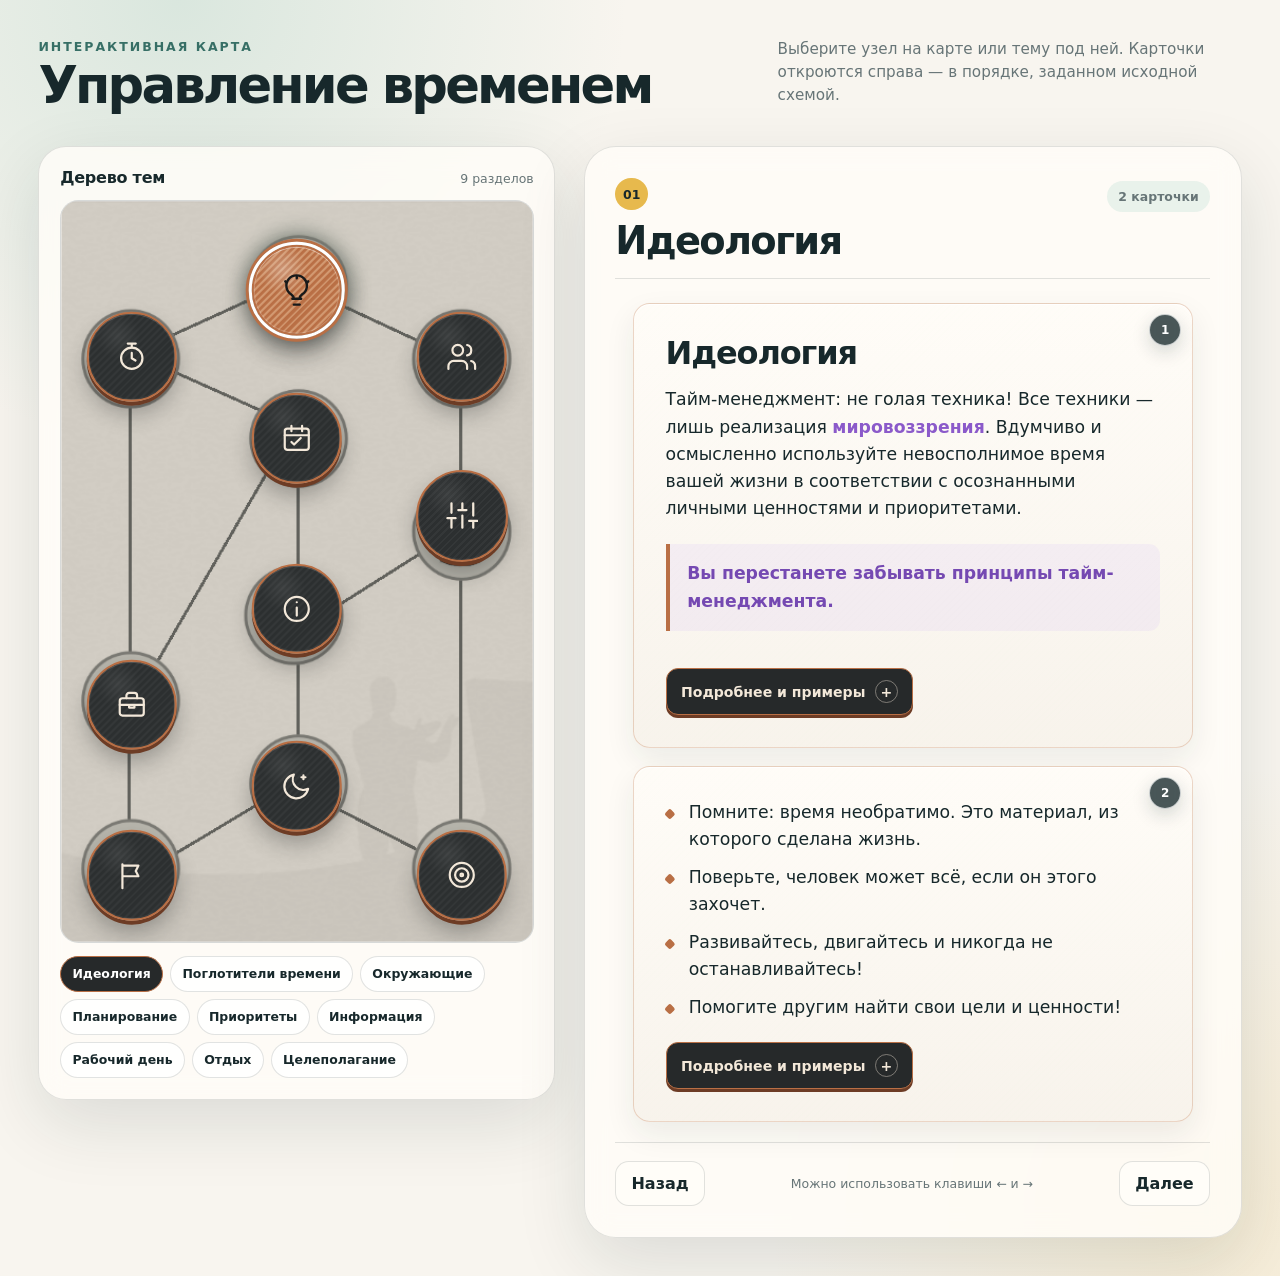
==== index.html @ 9ee9d0c3 "Add interactive time management cards site" ====
<!doctype html>
<html lang="ru">
<head>
  <meta charset="utf-8">
  <meta name="viewport" content="width=device-width, initial-scale=1">
  <meta name="description" content="Интерактивная карта карточек по управлению временем">
  <title>Карта управления временем</title>
  <link rel="icon" type="image/svg+xml" href="data:image/svg+xml,%3Csvg xmlns='http://www.w3.org/2000/svg' viewBox='0 0 64 64'%3E%3Crect width='64' height='64' rx='18' fill='%2316282b'/%3E%3Cpath d='M20 30a12 12 0 1 1 24 0c0 5-3 8-6 11v5H26v-5c-3-3-6-6-6-11Z' fill='%23f4c95d'/%3E%3Cpath d='M27 51h10' stroke='%23f6f1e8' stroke-width='4' stroke-linecap='round'/%3E%3C/svg%3E">
  <style>
    :root {
      color-scheme: light;
      --ink: #17282b;
      --muted: #677577;
      --paper: #f8f5ef;
      --surface: #fffdf8;
      --line: rgba(23, 40, 43, .13);
      --mint: #9fcbbd;
      --mint-dark: #376f66;
      --gold: #e7b94d;
      --violet: #a879f3;
      --loft-graphite: #26292a;
      --loft-charcoal: #17191a;
      --loft-copper: #b96f45;
      --loft-copper-light: #d49a72;
      --loft-ivory: #f3e8d9;
      --shadow: 0 24px 70px rgba(19, 39, 43, .12);
    }

    * { box-sizing: border-box; }

    html { scroll-behavior: smooth; }

    body {
      margin: 0;
      min-width: 320px;
      min-height: 100vh;
      color: var(--ink);
      background:
        radial-gradient(circle at 14% 0%, rgba(159, 203, 189, .34), transparent 28rem),
        radial-gradient(circle at 95% 95%, rgba(231, 185, 77, .16), transparent 28rem),
        var(--paper);
      font-family: Inter, ui-sans-serif, system-ui, -apple-system, BlinkMacSystemFont, "Segoe UI", sans-serif;
    }

    button { font: inherit; }

    .skip-link {
      position: fixed;
      left: 1rem;
      top: -4rem;
      z-index: 99;
      padding: .75rem 1rem;
      color: white;
      background: var(--ink);
      border-radius: .75rem;
    }

    .skip-link:focus { top: 1rem; }

    .page {
      width: min(1480px, 100%);
      margin: 0 auto;
      padding: clamp(1rem, 3vw, 2.5rem);
    }

    .topbar {
      display: flex;
      align-items: flex-end;
      justify-content: space-between;
      gap: 2rem;
      margin-bottom: clamp(1.25rem, 3vw, 2.25rem);
    }

    .eyebrow {
      margin: 0 0 .35rem;
      color: var(--mint-dark);
      font-size: .78rem;
      font-weight: 800;
      letter-spacing: .16em;
      text-transform: uppercase;
    }

    h1 {
      margin: 0;
      max-width: 780px;
      font-size: clamp(2rem, 4vw, 4rem);
      line-height: .98;
      letter-spacing: -.055em;
    }

    .hint {
      max-width: 29rem;
      margin: 0 0 .2rem;
      color: var(--muted);
      font-size: .95rem;
      line-height: 1.5;
    }

    .workspace {
      display: grid;
      grid-template-columns: minmax(340px, .88fr) minmax(480px, 1.12fr);
      gap: clamp(1rem, 2.2vw, 2rem);
      align-items: start;
    }

    .panel {
      border: 1px solid var(--line);
      background: rgba(255, 253, 248, .82);
      box-shadow: var(--shadow);
      backdrop-filter: blur(14px);
    }

    .map-panel {
      position: sticky;
      top: 1rem;
      padding: clamp(.9rem, 2vw, 1.3rem);
      border-radius: 1.75rem;
    }

    .panel-heading {
      display: flex;
      align-items: baseline;
      justify-content: space-between;
      gap: 1rem;
      margin: 0 0 .85rem;
    }

    .panel-heading h2 {
      margin: 0;
      font-size: 1rem;
      letter-spacing: -.015em;
    }

    .panel-heading span {
      color: var(--muted);
      font-size: .78rem;
    }

    .map-wrap {
      position: relative;
      width: 100%;
      max-width: 620px;
      margin: 0 auto;
      overflow: hidden;
      border: 1px solid rgba(23, 40, 43, .08);
      border-radius: 1.15rem;
      background: #e8e8e7;
      isolation: isolate;
    }

    .map-wrap::after {
      content: "";
      position: absolute;
      inset: 0;
      z-index: 1;
      pointer-events: none;
      box-shadow: inset 0 0 0 1px rgba(255, 255, 255, .38);
    }

    .map-image {
      display: block;
      width: 100%;
      height: auto;
      filter: grayscale(.9) sepia(.18) contrast(.94) brightness(.97);
    }

    .hotspot {
      position: absolute;
      z-index: 2;
      display: grid;
      width: 19.2%;
      aspect-ratio: 1;
      place-items: center;
      transform: translate(-50%, -50%);
      border: 2px solid var(--loft-copper);
      border-radius: 50%;
      color: var(--loft-ivory);
      background:
        radial-gradient(circle at 34% 26%, rgba(255, 255, 255, .07), transparent 26%),
        repeating-linear-gradient(135deg, #343738 0 2px, #2c2f30 2px 5px);
      box-shadow:
        0 4px 0 #6d3c25,
        0 12px 22px rgba(20, 22, 22, .3),
        inset 0 0 0 1px rgba(255, 255, 255, .06),
        inset 0 1px 0 rgba(255, 255, 255, .12);
      cursor: pointer;
      -webkit-tap-highlight-color: transparent;
      transition: color .18s ease, background .18s ease, box-shadow .18s ease;
    }

    .hotspot svg {
      width: 43%;
      height: 43%;
      fill: none;
      stroke: currentColor;
      stroke-width: 1.65;
      stroke-linecap: round;
      stroke-linejoin: round;
      pointer-events: none;
      transition: transform .18s ease;
    }

    .hotspot::before {
      content: "";
      position: absolute;
      inset: -5px;
      border: 3px solid transparent;
      border-radius: inherit;
      transition: border-color .18s ease, box-shadow .18s ease, transform .18s ease;
    }

    .hotspot::after {
      content: attr(data-label);
      position: absolute;
      left: 50%;
      bottom: calc(100% + 10px);
      width: max-content;
      max-width: 180px;
      padding: .48rem .65rem;
      transform: translate(-50%, 7px);
      border-radius: .6rem;
      color: white;
      background: var(--ink);
      box-shadow: 0 8px 24px rgba(23, 40, 43, .2);
      font-size: .75rem;
      font-weight: 750;
      line-height: 1;
      white-space: nowrap;
      opacity: 0;
      pointer-events: none;
      transition: opacity .18s ease, transform .18s ease;
    }

    .hotspot:hover::after,
    .hotspot:focus-visible::after {
      opacity: 1;
      transform: translate(-50%, 0);
    }

    .hotspot:hover::before,
    .hotspot:focus-visible::before,
    .hotspot[aria-pressed="true"]::before {
      border-color: white;
      box-shadow: 0 0 0 3px var(--loft-copper), 0 10px 26px rgba(20, 22, 22, .34);
    }

    .hotspot:hover svg,
    .hotspot:focus-visible svg,
    .hotspot[aria-pressed="true"] svg {
      transform: scale(1.1);
    }

    .hotspot[aria-pressed="true"] {
      color: var(--loft-charcoal);
      background:
        radial-gradient(circle at 34% 26%, rgba(255, 255, 255, .26), transparent 28%),
        repeating-linear-gradient(135deg, #d39a72 0 2px, #b96f45 2px 5px);
      box-shadow:
        0 4px 0 #754128,
        0 13px 26px rgba(20, 22, 22, .34),
        inset 0 0 0 1px rgba(255, 255, 255, .18),
        inset 0 1px 0 rgba(255, 255, 255, .32);
    }

    .hotspot:focus-visible { outline: none; }

    .topic-list {
      display: flex;
      flex-wrap: wrap;
      gap: .45rem;
      margin-top: .8rem;
    }

    .topic-chip {
      min-height: 2.25rem;
      padding: .42rem .7rem;
      border: 1px solid var(--line);
      border-radius: 999px;
      color: var(--ink);
      background: rgba(255, 255, 255, .7);
      font-size: .78rem;
      font-weight: 700;
      cursor: pointer;
      transition: color .16s ease, background .16s ease, border-color .16s ease;
    }

    .topic-chip:hover { border-color: var(--loft-copper); }

    .topic-chip[aria-pressed="true"] {
      color: white;
      border-color: var(--loft-copper);
      background: var(--loft-graphite);
    }

    .card-panel {
      min-height: 720px;
      padding: clamp(1rem, 2.4vw, 2rem);
      border-radius: 2rem;
    }

    .card-top {
      display: flex;
      align-items: flex-start;
      justify-content: space-between;
      gap: 1rem;
      padding-bottom: 1.1rem;
      border-bottom: 1px solid var(--line);
    }

    .section-number {
      display: inline-flex;
      align-items: center;
      justify-content: center;
      min-width: 2.05rem;
      height: 2.05rem;
      margin-bottom: .7rem;
      border-radius: 50%;
      color: var(--ink);
      background: var(--gold);
      font-size: .78rem;
      font-weight: 850;
    }

    .card-top h2 {
      margin: 0;
      font-size: clamp(1.7rem, 3vw, 3rem);
      line-height: 1;
      letter-spacing: -.045em;
    }

    .counter {
      flex: 0 0 auto;
      margin: .2rem 0 0;
      padding: .5rem .7rem;
      border-radius: 999px;
      color: var(--muted);
      background: rgba(159, 203, 189, .22);
      font-size: .78rem;
      font-weight: 750;
    }

    .pages {
      display: grid;
      grid-template-columns: minmax(0, 1fr);
      gap: clamp(.75rem, 1.5vw, 1.1rem);
      width: min(100%, 560px);
      margin: clamp(1rem, 2vw, 1.5rem) auto 0;
      align-items: start;
    }

    .text-card {
      position: relative;
      overflow: hidden;
      padding: clamp(1.25rem, 3vw, 2rem);
      border: 1px solid rgba(185, 111, 69, .28);
      border-radius: 1.05rem;
      background:
        linear-gradient(rgba(255, 253, 248, .92), rgba(247, 243, 235, .92)),
        repeating-linear-gradient(135deg, transparent 0 4px, rgba(38, 41, 42, .03) 4px 5px);
      box-shadow: 0 12px 30px rgba(23, 40, 43, .08), inset 0 1px 0 white;
    }

    .text-card h3 {
      max-width: calc(100% - 3rem);
      margin: 0 0 1rem;
      font-size: clamp(1.45rem, 2.6vw, 2rem);
      line-height: 1.08;
      letter-spacing: -.035em;
    }

    .text-card p,
    .text-card li {
      font-size: clamp(1rem, 1.35vw, 1.12rem);
      line-height: 1.58;
    }

    .text-card p { margin: 0 0 1rem; }
    .text-card p:last-child { margin-bottom: 0; }

    .text-card ul {
      display: grid;
      gap: .65rem;
      margin: 0;
      padding: 0;
      list-style: none;
    }

    .text-card li {
      position: relative;
      padding-left: 1.45rem;
    }

    .text-card li::before {
      content: "";
      position: absolute;
      left: 0;
      top: .66em;
      width: .48rem;
      height: .48rem;
      border-radius: 2px;
      background: var(--loft-copper);
      transform: rotate(45deg);
    }

    .text-card mark {
      padding: 0;
      color: #8b5aca;
      background: transparent;
      font-weight: 720;
    }

    .text-card .takeaway {
      margin-top: 1.35rem;
      padding: 1rem 1.1rem;
      border-left: 4px solid var(--loft-copper);
      border-radius: 0 .7rem .7rem 0;
      color: #7549b2;
      background: rgba(168, 121, 243, .08);
      font-weight: 680;
    }

    .card-link {
      display: inline-flex;
      align-items: center;
      gap: .6rem;
      min-height: 2.75rem;
      margin-top: 1.35rem;
      padding: .68rem .9rem;
      border: 1px solid var(--loft-copper);
      border-radius: .75rem;
      color: var(--loft-ivory);
      background: var(--loft-graphite);
      box-shadow: 0 3px 0 #6d3c25;
      font-size: .88rem;
      font-weight: 780;
      text-decoration: none;
      transition: transform .16s ease, box-shadow .16s ease, background .16s ease;
    }

    .card-link::after {
      content: "+";
      display: grid;
      width: 1.3rem;
      height: 1.3rem;
      place-items: center;
      border: 1px solid rgba(243, 232, 217, .42);
      border-radius: 50%;
      line-height: 1;
    }

    .card-link:hover,
    .card-link:focus-visible {
      background: #343738;
      box-shadow: 0 5px 0 #6d3c25, 0 9px 18px rgba(23, 40, 43, .16);
      transform: translateY(-2px);
      outline: none;
    }

    .page-tag {
      position: absolute;
      top: .65rem;
      right: .65rem;
      display: inline-flex;
      align-items: center;
      min-width: 2rem;
      height: 2rem;
      justify-content: center;
      border: 1px solid rgba(255, 255, 255, .7);
      border-radius: 50%;
      color: white;
      background: rgba(23, 40, 43, .78);
      box-shadow: 0 6px 18px rgba(23, 40, 43, .18);
      font-size: .75rem;
      font-weight: 800;
      backdrop-filter: blur(6px);
    }

    .card-nav {
      display: flex;
      align-items: center;
      justify-content: space-between;
      gap: 1rem;
      margin-top: 1.25rem;
      padding-top: 1.15rem;
      border-top: 1px solid var(--line);
    }

    .nav-button {
      min-height: 2.8rem;
      padding: .65rem .95rem;
      border: 1px solid var(--line);
      border-radius: .85rem;
      color: var(--ink);
      background: var(--surface);
      font-weight: 760;
      cursor: pointer;
      transition: border-color .16s ease, transform .16s ease, box-shadow .16s ease;
    }

    .nav-button:hover,
    .nav-button:focus-visible {
      border-color: var(--mint-dark);
      box-shadow: 0 7px 20px rgba(23, 40, 43, .1);
      transform: translateY(-1px);
      outline: none;
    }

    .keyboard-hint {
      color: var(--muted);
      font-size: .78rem;
      text-align: center;
    }

    .fade-in { animation: reveal .32s ease both; }

    @keyframes reveal {
      from { opacity: 0; transform: translateY(8px); }
      to { opacity: 1; transform: translateY(0); }
    }

    @media (max-width: 980px) {
      .topbar { align-items: flex-start; flex-direction: column; gap: .8rem; }
      .workspace { grid-template-columns: 1fr; }
      .map-panel { position: relative; top: 0; }
      .map-wrap { max-width: 540px; }
      .card-panel { min-height: 0; }
    }

    @media (max-width: 620px) {
      .page { padding: .75rem; }
      .topbar { padding: .5rem .35rem; }
      .hint { font-size: .9rem; }
      .map-panel, .card-panel { border-radius: 1.25rem; }
      .map-panel { padding: .65rem; }
      .pages { grid-template-columns: 1fr; }
      .card-nav { align-items: stretch; }
      .keyboard-hint { display: none; }
      .nav-button { flex: 1; }
      .hotspot::after { display: none; }
    }

    @media (prefers-reduced-motion: reduce) {
      html { scroll-behavior: auto; }
      *, *::before, *::after { animation-duration: .01ms !important; transition-duration: .01ms !important; }
    }
  </style>
</head>
<body>
  <a class="skip-link" href="#cards">К карточкам</a>
  <main class="page">
    <header class="topbar">
      <div>
        <p class="eyebrow">Интерактивная карта</p>
        <h1>Управление временем</h1>
      </div>
      <p class="hint">Выберите узел на карте или тему под ней. Карточки откроются справа — в порядке, заданном исходной схемой.</p>
    </header>

    <div class="workspace">
      <section class="panel map-panel" aria-labelledby="map-title">
        <div class="panel-heading">
          <h2 id="map-title">Дерево тем</h2>
          <span>9 разделов</span>
        </div>

        <div class="map-wrap" aria-label="Схема тем по управлению временем">
          <img class="map-image" src="Инфо.png" alt="Дерево взаимосвязей тем по управлению временем">
          <button class="hotspot" style="left:50%;top:12%;" data-topic="ideology" data-label="Идеология" aria-label="Открыть тему «Идеология»">
            <svg viewBox="0 0 24 24" aria-hidden="true"><path d="M9 18h6M10 22h4M8.3 15.1A7 7 0 1 1 15.7 15c-1.1.8-1.7 1.8-1.7 3h-4c0-1.2-.6-2.1-1.7-2.9Z"/><path d="M12 3v1M4.2 6.2l.7.7M19.8 6.2l-.7.7"/></svg>
          </button>
          <button class="hotspot" style="left:15%;top:21%;" data-topic="time-wasters" data-label="Поглотители времени" aria-label="Открыть тему «Поглотители времени»">
            <svg viewBox="0 0 24 24" aria-hidden="true"><circle cx="12" cy="13" r="8"/><path d="M12 9v4l2.8 1.7M9 2h6M12 5V2"/></svg>
          </button>
          <button class="hotspot" style="left:85%;top:21%;" data-topic="environment" data-label="Окружающие" aria-label="Открыть тему «Окружающие»">
            <svg viewBox="0 0 24 24" aria-hidden="true"><path d="M16 21v-2a4 4 0 0 0-4-4H6a4 4 0 0 0-4 4v2"/><circle cx="9" cy="7" r="4"/><path d="M22 21v-2a4 4 0 0 0-3-3.9M16 3.1a4 4 0 0 1 0 7.8"/></svg>
          </button>
          <button class="hotspot" style="left:50%;top:32%;" data-topic="planning" data-label="Планирование" aria-label="Открыть тему «Планирование»">
            <svg viewBox="0 0 24 24" aria-hidden="true"><rect x="3" y="5" width="18" height="16" rx="2"/><path d="M16 3v4M8 3v4M3 10h18M8 15l2 2 5-5"/></svg>
          </button>
          <button class="hotspot" style="left:85%;top:42.5%;width:19.5%;" data-topic="priorities" data-label="Приоритеты" aria-label="Открыть тему «Приоритеты»">
            <svg viewBox="0 0 24 24" aria-hidden="true"><path d="M4 21v-7M4 10V3M12 21v-9M12 8V3M20 21v-5M20 12V3M1 14h6M9 8h6M17 16h6"/></svg>
          </button>
          <button class="hotspot" style="left:50%;top:55%;" data-topic="information" data-label="Информация" aria-label="Открыть тему «Информация»">
            <svg viewBox="0 0 24 24" aria-hidden="true"><circle cx="12" cy="12" r="9"/><path d="M12 11v6M12 7h.01"/></svg>
          </button>
          <button class="hotspot" style="left:15%;top:68%;" data-topic="workday" data-label="Рабочий день" aria-label="Открыть тему «Рабочий день»">
            <svg viewBox="0 0 24 24" aria-hidden="true"><rect x="3" y="7" width="18" height="13" rx="2"/><path d="M8 7V5a2 2 0 0 1 2-2h4a2 2 0 0 1 2 2v2M3 12h18M10 12v2h4v-2"/></svg>
          </button>
          <button class="hotspot" style="left:50%;top:79%;" data-topic="rest" data-label="Отдых" aria-label="Открыть тему «Отдых»">
            <svg viewBox="0 0 24 24" aria-hidden="true"><path d="M20.5 14.2A8 8 0 0 1 9.8 3.5 9 9 0 1 0 20.5 14.2Z"/><path d="M17 4v3M15.5 5.5h3"/></svg>
          </button>
          <button class="hotspot" style="left:15%;top:91%;" data-topic="goals" data-label="Целеполагание" aria-label="Открыть тему «Целеполагание»">
            <svg viewBox="0 0 24 24" aria-hidden="true"><path d="M5 22V4M5 5h12l-2 4 2 4H5"/></svg>
          </button>
          <button class="hotspot" style="left:85%;top:91%;" data-topic="goals" data-label="Целеполагание" aria-label="Открыть тему «Целеполагание»">
            <svg viewBox="0 0 24 24" aria-hidden="true"><circle cx="12" cy="12" r="9"/><circle cx="12" cy="12" r="5"/><circle cx="12" cy="12" r="1"/></svg>
          </button>
        </div>

        <nav class="topic-list" aria-label="Темы карточек" id="topic-list"></nav>
      </section>

      <section class="panel card-panel" id="cards" aria-live="polite" aria-labelledby="card-title">
        <div class="card-top">
          <div>
            <span class="section-number" id="section-number">01</span>
            <h2 id="card-title">Идеология</h2>
          </div>
          <p class="counter" id="counter">2 карточки</p>
        </div>

        <div class="pages" id="pages"></div>

        <div class="card-nav">
          <button class="nav-button" id="prev" type="button" aria-label="Предыдущая тема">Назад</button>
          <span class="keyboard-hint">Можно использовать клавиши ← и →</span>
          <button class="nav-button" id="next" type="button" aria-label="Следующая тема">Далее</button>
        </div>
      </section>
    </div>
  </main>

  <script>
    const topics = [
      {
        id: 'ideology',
        title: 'Идеология',
        cards: [
          {
            heading: 'Идеология',
            content: `<p>Тайм-менеджмент: не голая техника! Все техники — лишь реализация <mark>мировоззрения</mark>. Вдумчиво и осмысленно используйте невосполнимое время вашей жизни в соответствии с осознанными личными ценностями и приоритетами.</p><p class="takeaway">Вы перестанете забывать принципы тайм-менеджмента.</p>`
          },
          {
            content: `<ul><li>Помните: время необратимо. Это материал, из которого сделана жизнь.</li><li>Поверьте, человек может всё, если он этого захочет.</li><li>Развивайтесь, двигайтесь и никогда не останавливайтесь!</li><li>Помогите другим найти свои цели и ценности!</li></ul>`
          }
        ]
      },
      {
        id: 'time-wasters',
        title: 'Поглотители времени',
        cards: [
          {
            heading: 'Поглотители времени',
            content: `<p>Значительную часть имеющегося времени мы тратим непродуктивно. Виной тому всеобщая неорганизованность, бюрократические безумия, неуважение людей ко времени. У каждого из нас есть «поглотители времени», которыми мы можем управлять.</p>`
          },
          {
            content: `<ul><li>Проводите хронометраж рабочего дня.</li><li>Анализируйте по нему потери времени.</li><li>Используйте время в дороге.</li><li>Используйте время в командировках.</li><li>Предвидьте технические форс-мажоры.</li><li>Проводите эффективные совещания.</li><li>Постоянно контролируйте время.</li></ul>`
          }
        ]
      },
      {
        id: 'environment',
        title: 'Окружающие',
        cards: [
          {
            heading: 'Окружающие',
            content: `<p>Мы не можем быть эффективны на 100%, если не координируем свой личный тайм-менеджмент с <mark>окружающими</mark>: коллегами, руководством, подчинёнными, родственниками, клиентами.</p><ul><li>Донесите ТМ-технику до вашего руководства.</li><li>Мотивируйте и зажигайте подчинённых ТМ-идеей.</li><li>Постепенно внедряйте тайм-менеджмент у подчинённых.</li></ul>`
          }
        ]
      },
      {
        id: 'planning',
        title: 'Планирование',
        cards: [
          {
            heading: 'Планирование',
            content: `<p>Есть много различных видов планирования: жёсткие и гибкие, для занятых и творческих. Выберите тот метод, который оптимально подходит именно для ваших личностных особенностей и специфики вашей работы.</p><p class="takeaway">Позволит начать изучать бизнес-планирование.</p><p>Организуйте контекстное и среднесуточное <mark>планирование</mark> по методу «Задачи на день / на неделю / на год» и гарантируйте себе уверенность, что уложитесь в срок.</p>`
          }
        ]
      },
      {
        id: 'priorities',
        title: 'Приоритеты',
        cards: [
          {
            heading: 'Приоритеты',
            content: `<p>«Всё-всё-всё» нельзя успеть, нужно выбирать. Это не значит отказаться от каких-то целей навсегда. Определите, какие цели для вас <mark>приоритетные</mark> на данный момент. Научитесь отсеивать лишние, навязанные дела. Тратьте ваше невосполнимое время на Главное.</p><ul><li>Научитесь говорить «Нет».</li><li>Покупайте чужое время.</li><li>Делегируйте и контролируйте.</li><li>Определите приоритетность задач.</li></ul>`
          }
        ]
      },
      {
        id: 'information',
        title: 'Информация',
        cards: [
          {
            heading: 'Информация',
            content: `<p>В современном мире мы ежедневно пропускаем через себя огромное количество информации, с которой мы должны работать. Внедрите технику её фильтрации, хранения и движения. Ваша система <mark>обработки информации</mark> должна отвечать на самые простые вопросы: от «как должны храниться документы на рабочем столе» и до «когда, как и чему учиться», или «что, как и зачем читать?»</p><p class="takeaway">Вы сможете видеть больше вариантов для инвестирования одновременно и выбирать между разными видами образования.</p>`
          },
          {
            content: `<ul><li>Спланируйте ритм чтения деловой литературы.</li><li>Фильтруйте информационный мусор.</li><li>Заведите творческую картотеку.</li></ul>`
          }
        ]
      },
      {
        id: 'workday',
        title: 'Рабочий день',
        cards: [
          {
            heading: 'Рабочий день',
            content: `<p>Между целями и результатами лежит большое количество рутинной работы. Как её организовать, как проложить верный путь к достижению результатов, укладываясь при этом в плановые сроки? Настройте личную систему планирования рабочего дня с использованием «жёстких» и «гибких» задач, чтобы планировать реалистично и всегда успевать выполнять главное.</p>`
          },
          {
            content: `<ul><li>Планируйте день за днём.</li><li>Используйте разные цвета в ежедневнике.</li><li>Создайте стратегический план.</li><li>Освойте идею жёстких и гибких задач.</li><li>Оставляйте резервы для жёстких задач.</li><li>Разумная пунктуальность.</li></ul>`
          }
        ]
      },
      {
        id: 'rest',
        title: 'Отдых',
        cards: [
          {
            heading: 'Отдых',
            content: `<p>Приходилось ли вам на работе чувствовать себя уставшим и измотанным, потерявшим вкус даже к любимому делу? В личном тайм-менеджменте важно не только количество времени, но и качество. Наладьте грамотный отдых в течение рабочего дня и в нерабочее время.</p><p class="takeaway">Позволит отдыхать, когда нужно. Понижает стресс.</p>`
          },
          {
            content: `<ul><li>Создайте ритмичность «работа — отдых».</li><li>Максимально переключайтесь.</li><li>Ленитесь.</li><li>Спите эффективно.</li><li>Освойте микросон.</li><li>Радуйтесь жизни.</li></ul>`
          }
        ]
      },
      {
        id: 'goals',
        title: 'Целеполагание',
        cards: [
          {
            heading: 'Целеполагание',
            content: `<p>Задумайтесь о том, что даёт вам энергию на глобальном уровне: о ваших мечтах и желаниях. Чтобы эти мечты сбывались, сначала нужно превратить их в <mark>цели</mark>.</p><p class="takeaway">Позволит в будущем бросить вредные привычки.</p><ul><li>Представьте себя через несколько лет.</li><li>Определите свои ценности.</li><li>Что для вас действительно важно?</li><li>Ищите ваше призвание.</li><li>Спланируйте цели на годы вперёд.</li><li>Конкретизируйте ближайшие шаги.</li></ul>`
          }
        ]
      }
    ];

    const topicList = document.querySelector('#topic-list');
    const pages = document.querySelector('#pages');
    const title = document.querySelector('#card-title');
    const number = document.querySelector('#section-number');
    const counter = document.querySelector('#counter');
    const prev = document.querySelector('#prev');
    const next = document.querySelector('#next');
    let activeIndex = 0;

    topics.forEach((topic, index) => {
      const button = document.createElement('button');
      button.type = 'button';
      button.className = 'topic-chip';
      button.dataset.topic = topic.id;
      button.textContent = topic.title;
      button.addEventListener('click', () => selectTopic(index, true));
      topicList.append(button);
    });

    document.querySelectorAll('.hotspot').forEach((button) => {
      button.addEventListener('click', () => {
        const index = topics.findIndex((topic) => topic.id === button.dataset.topic);
        selectTopic(index, true);
      });
    });

    function pluralizeCards(value) {
      return value === 1 ? '1 карточка' : `${value} карточки`;
    }

    function selectTopic(index, shouldFocus = false) {
      activeIndex = (index + topics.length) % topics.length;
      const topic = topics[activeIndex];

      title.textContent = topic.title;
      number.textContent = String(activeIndex + 1).padStart(2, '0');
      counter.textContent = pluralizeCards(topic.cards.length);
      pages.classList.remove('fade-in');
      pages.replaceChildren(...topic.cards.map((card, pageIndex) => {
        const article = document.createElement('article');
        article.className = 'text-card';
        article.setAttribute('aria-label', `Карточка «${topic.title}»${topic.cards.length > 1 ? `, часть ${pageIndex + 1}` : ''}`);
        article.innerHTML = `${card.heading ? `<h3>${card.heading}</h3>` : ''}${card.content}`;

        const detailsLink = document.createElement('a');
        detailsLink.className = 'card-link';
        detailsLink.href = `cards/${topic.id}-${pageIndex + 1}.html`;
        detailsLink.textContent = 'Подробнее и примеры';
        detailsLink.setAttribute('aria-label', `Открыть подробную страницу: ${topic.title}, карточка ${pageIndex + 1}`);
        article.append(detailsLink);

        if (topic.cards.length > 1) {
          const tag = document.createElement('span');
          tag.className = 'page-tag';
          tag.textContent = pageIndex + 1;
          tag.setAttribute('aria-hidden', 'true');
          article.append(tag);
        }
        return article;
      }));

      requestAnimationFrame(() => pages.classList.add('fade-in'));

      document.querySelectorAll('[data-topic]').forEach((control) => {
        control.setAttribute('aria-pressed', control.dataset.topic === topic.id ? 'true' : 'false');
      });

      prev.setAttribute('aria-label', `Предыдущая тема: ${topics[(activeIndex - 1 + topics.length) % topics.length].title}`);
      next.setAttribute('aria-label', `Следующая тема: ${topics[(activeIndex + 1) % topics.length].title}`);

      if (shouldFocus && window.matchMedia('(max-width: 980px)').matches) {
        document.querySelector('#cards').scrollIntoView({ behavior: 'smooth', block: 'start' });
      }
    }

    prev.addEventListener('click', () => selectTopic(activeIndex - 1));
    next.addEventListener('click', () => selectTopic(activeIndex + 1));

    document.addEventListener('keydown', (event) => {
      const activeTag = document.activeElement?.tagName;
      if (activeTag === 'INPUT' || activeTag === 'TEXTAREA') return;
      if (event.key === 'ArrowLeft') selectTopic(activeIndex - 1);
      if (event.key === 'ArrowRight') selectTopic(activeIndex + 1);
    });

    selectTopic(0);
  </script>
</body>
</html>
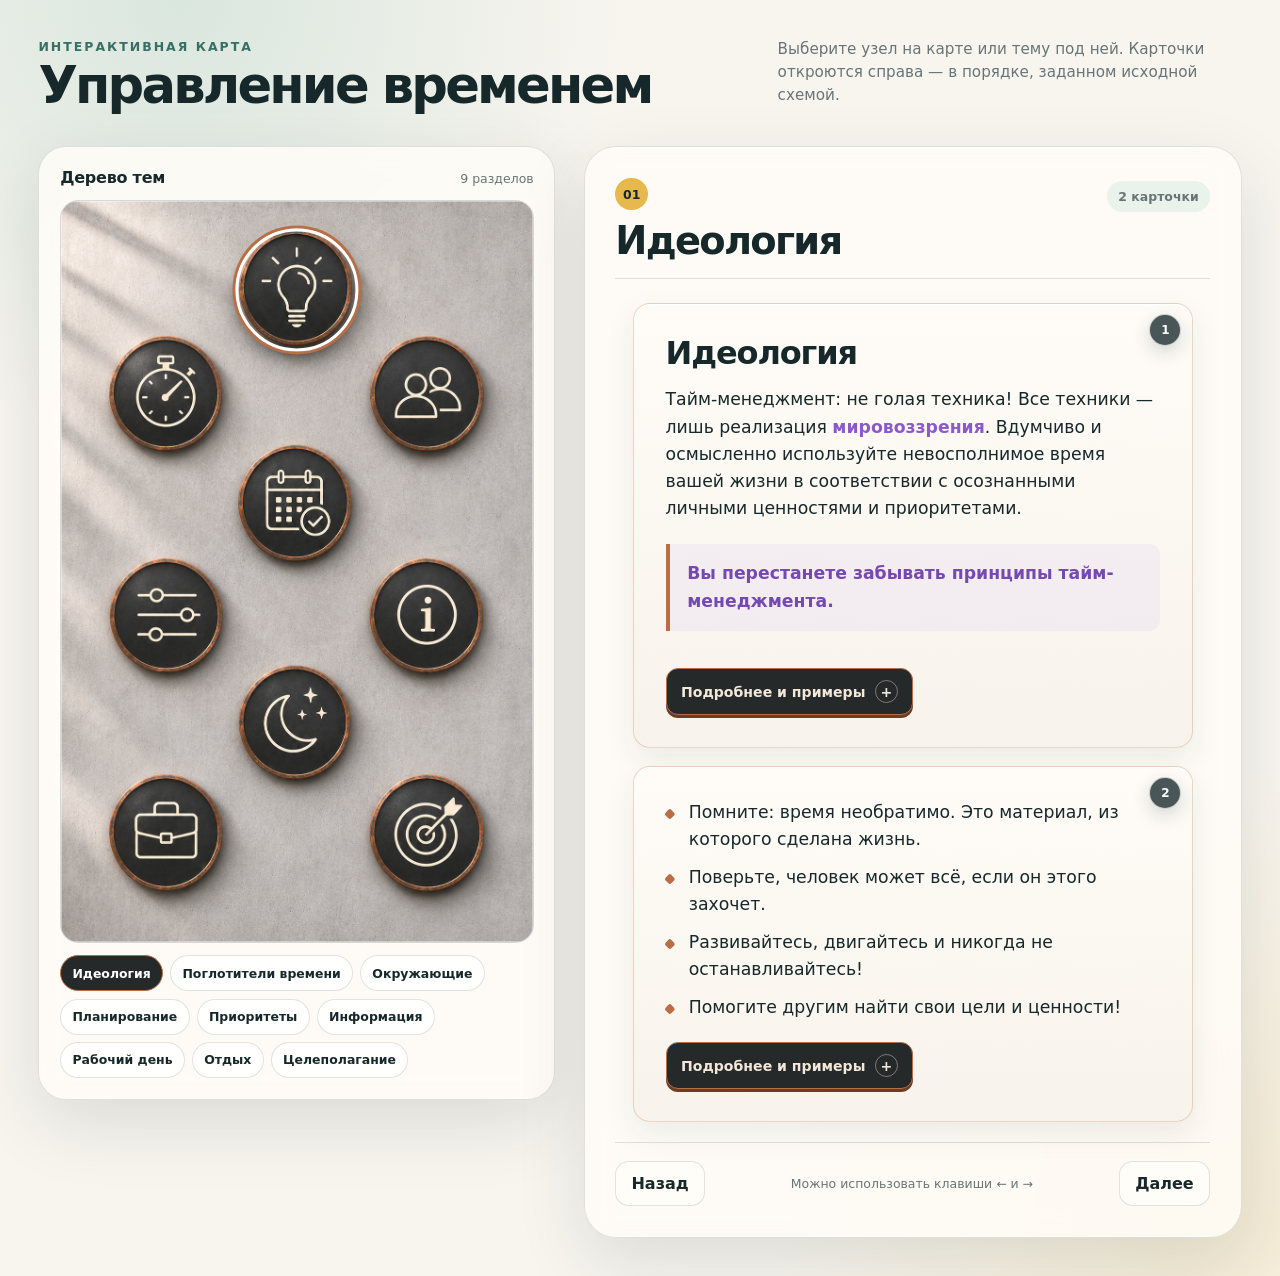
==== commit b6d3ca12: "Redesign topic map in loft style" ====
--- a/index.html
+++ b/index.html
@@ -161,28 +161,21 @@
       display: block;
       width: 100%;
       height: auto;
-      filter: grayscale(.9) sepia(.18) contrast(.94) brightness(.97);
     }
 
     .hotspot {
       position: absolute;
       z-index: 2;
       display: grid;
-      width: 19.2%;
+      width: 24%;
       aspect-ratio: 1;
       place-items: center;
       transform: translate(-50%, -50%);
-      border: 2px solid var(--loft-copper);
+      border: 0;
       border-radius: 50%;
-      color: var(--loft-ivory);
-      background:
-        radial-gradient(circle at 34% 26%, rgba(255, 255, 255, .07), transparent 26%),
-        repeating-linear-gradient(135deg, #343738 0 2px, #2c2f30 2px 5px);
-      box-shadow:
-        0 4px 0 #6d3c25,
-        0 12px 22px rgba(20, 22, 22, .3),
-        inset 0 0 0 1px rgba(255, 255, 255, .06),
-        inset 0 1px 0 rgba(255, 255, 255, .12);
+      color: transparent;
+      background: transparent;
+      box-shadow: none;
       cursor: pointer;
       -webkit-tap-highlight-color: transparent;
       transition: color .18s ease, background .18s ease, box-shadow .18s ease;
@@ -197,6 +190,7 @@
       stroke-linecap: round;
       stroke-linejoin: round;
       pointer-events: none;
+      opacity: 0;
       transition: transform .18s ease;
     }
 
@@ -251,15 +245,9 @@
     }
 
     .hotspot[aria-pressed="true"] {
-      color: var(--loft-charcoal);
-      background:
-        radial-gradient(circle at 34% 26%, rgba(255, 255, 255, .26), transparent 28%),
-        repeating-linear-gradient(135deg, #d39a72 0 2px, #b96f45 2px 5px);
-      box-shadow:
-        0 4px 0 #754128,
-        0 13px 26px rgba(20, 22, 22, .34),
-        inset 0 0 0 1px rgba(255, 255, 255, .18),
-        inset 0 1px 0 rgba(255, 255, 255, .32);
+      color: transparent;
+      background: transparent;
+      box-shadow: none;
     }
 
     .hotspot:focus-visible { outline: none; }
@@ -564,35 +552,32 @@
         </div>
 
         <div class="map-wrap" aria-label="Схема тем по управлению временем">
-          <img class="map-image" src="Инфо.png" alt="Дерево взаимосвязей тем по управлению временем">
+          <img class="map-image" src="tree-loft-final.png" alt="Девять тем по управлению временем в стиле loft">
           <button class="hotspot" style="left:50%;top:12%;" data-topic="ideology" data-label="Идеология" aria-label="Открыть тему «Идеология»">
             <svg viewBox="0 0 24 24" aria-hidden="true"><path d="M9 18h6M10 22h4M8.3 15.1A7 7 0 1 1 15.7 15c-1.1.8-1.7 1.8-1.7 3h-4c0-1.2-.6-2.1-1.7-2.9Z"/><path d="M12 3v1M4.2 6.2l.7.7M19.8 6.2l-.7.7"/></svg>
           </button>
-          <button class="hotspot" style="left:15%;top:21%;" data-topic="time-wasters" data-label="Поглотители времени" aria-label="Открыть тему «Поглотители времени»">
+          <button class="hotspot" style="left:22%;top:26%;" data-topic="time-wasters" data-label="Поглотители времени" aria-label="Открыть тему «Поглотители времени»">
             <svg viewBox="0 0 24 24" aria-hidden="true"><circle cx="12" cy="13" r="8"/><path d="M12 9v4l2.8 1.7M9 2h6M12 5V2"/></svg>
           </button>
-          <button class="hotspot" style="left:85%;top:21%;" data-topic="environment" data-label="Окружающие" aria-label="Открыть тему «Окружающие»">
+          <button class="hotspot" style="left:78%;top:26%;" data-topic="environment" data-label="Окружающие" aria-label="Открыть тему «Окружающие»">
             <svg viewBox="0 0 24 24" aria-hidden="true"><path d="M16 21v-2a4 4 0 0 0-4-4H6a4 4 0 0 0-4 4v2"/><circle cx="9" cy="7" r="4"/><path d="M22 21v-2a4 4 0 0 0-3-3.9M16 3.1a4 4 0 0 1 0 7.8"/></svg>
           </button>
-          <button class="hotspot" style="left:50%;top:32%;" data-topic="planning" data-label="Планирование" aria-label="Открыть тему «Планирование»">
+          <button class="hotspot" style="left:50%;top:41%;" data-topic="planning" data-label="Планирование" aria-label="Открыть тему «Планирование»">
             <svg viewBox="0 0 24 24" aria-hidden="true"><rect x="3" y="5" width="18" height="16" rx="2"/><path d="M16 3v4M8 3v4M3 10h18M8 15l2 2 5-5"/></svg>
           </button>
-          <button class="hotspot" style="left:85%;top:42.5%;width:19.5%;" data-topic="priorities" data-label="Приоритеты" aria-label="Открыть тему «Приоритеты»">
+          <button class="hotspot" style="left:22%;top:55%;" data-topic="priorities" data-label="Приоритеты" aria-label="Открыть тему «Приоритеты»">
             <svg viewBox="0 0 24 24" aria-hidden="true"><path d="M4 21v-7M4 10V3M12 21v-9M12 8V3M20 21v-5M20 12V3M1 14h6M9 8h6M17 16h6"/></svg>
           </button>
-          <button class="hotspot" style="left:50%;top:55%;" data-topic="information" data-label="Информация" aria-label="Открыть тему «Информация»">
+          <button class="hotspot" style="left:78%;top:55%;" data-topic="information" data-label="Информация" aria-label="Открыть тему «Информация»">
             <svg viewBox="0 0 24 24" aria-hidden="true"><circle cx="12" cy="12" r="9"/><path d="M12 11v6M12 7h.01"/></svg>
           </button>
-          <button class="hotspot" style="left:15%;top:68%;" data-topic="workday" data-label="Рабочий день" aria-label="Открыть тему «Рабочий день»">
+          <button class="hotspot" style="left:22%;top:85%;" data-topic="workday" data-label="Рабочий день" aria-label="Открыть тему «Рабочий день»">
             <svg viewBox="0 0 24 24" aria-hidden="true"><rect x="3" y="7" width="18" height="13" rx="2"/><path d="M8 7V5a2 2 0 0 1 2-2h4a2 2 0 0 1 2 2v2M3 12h18M10 12v2h4v-2"/></svg>
           </button>
-          <button class="hotspot" style="left:50%;top:79%;" data-topic="rest" data-label="Отдых" aria-label="Открыть тему «Отдых»">
+          <button class="hotspot" style="left:50%;top:70%;" data-topic="rest" data-label="Отдых" aria-label="Открыть тему «Отдых»">
             <svg viewBox="0 0 24 24" aria-hidden="true"><path d="M20.5 14.2A8 8 0 0 1 9.8 3.5 9 9 0 1 0 20.5 14.2Z"/><path d="M17 4v3M15.5 5.5h3"/></svg>
           </button>
-          <button class="hotspot" style="left:15%;top:91%;" data-topic="goals" data-label="Целеполагание" aria-label="Открыть тему «Целеполагание»">
-            <svg viewBox="0 0 24 24" aria-hidden="true"><path d="M5 22V4M5 5h12l-2 4 2 4H5"/></svg>
-          </button>
-          <button class="hotspot" style="left:85%;top:91%;" data-topic="goals" data-label="Целеполагание" aria-label="Открыть тему «Целеполагание»">
+          <button class="hotspot" style="left:78%;top:85%;" data-topic="goals" data-label="Целеполагание" aria-label="Открыть тему «Целеполагание»">
             <svg viewBox="0 0 24 24" aria-hidden="true"><circle cx="12" cy="12" r="9"/><circle cx="12" cy="12" r="5"/><circle cx="12" cy="12" r="1"/></svg>
           </button>
         </div>
